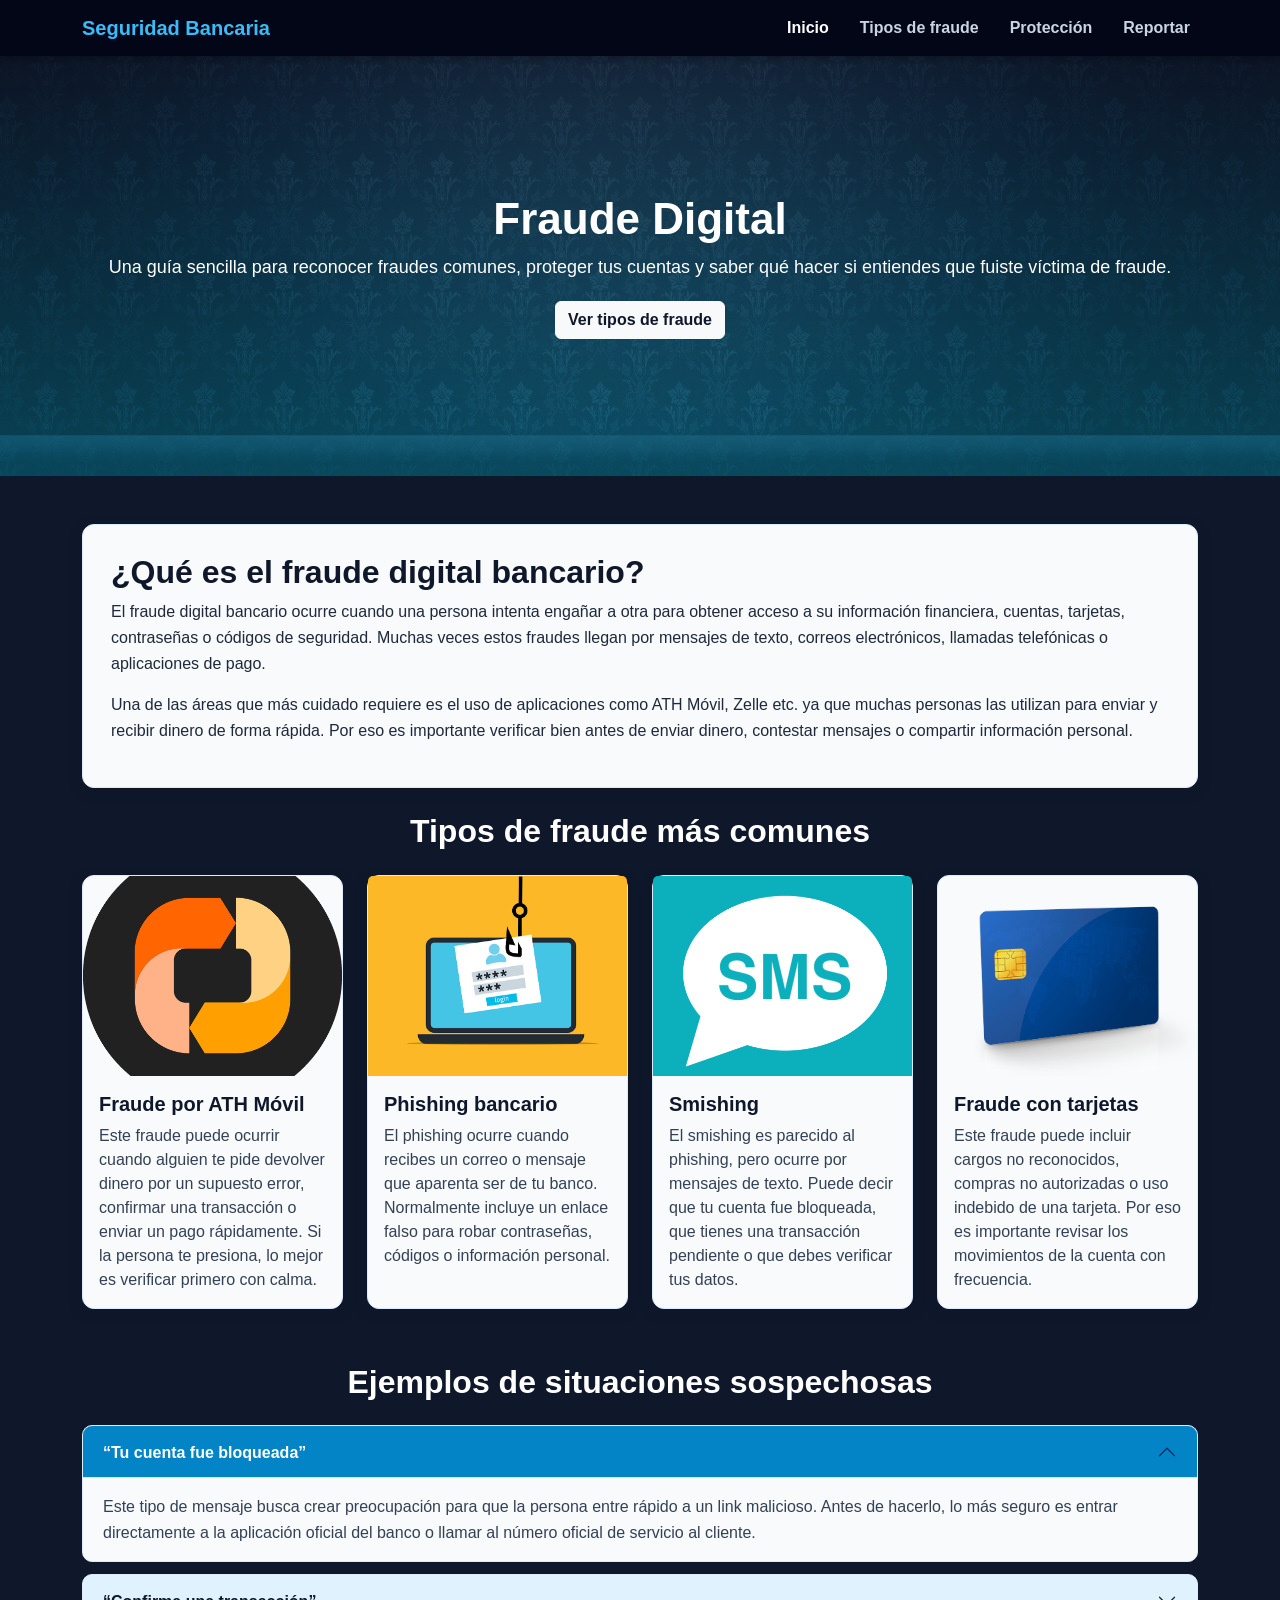
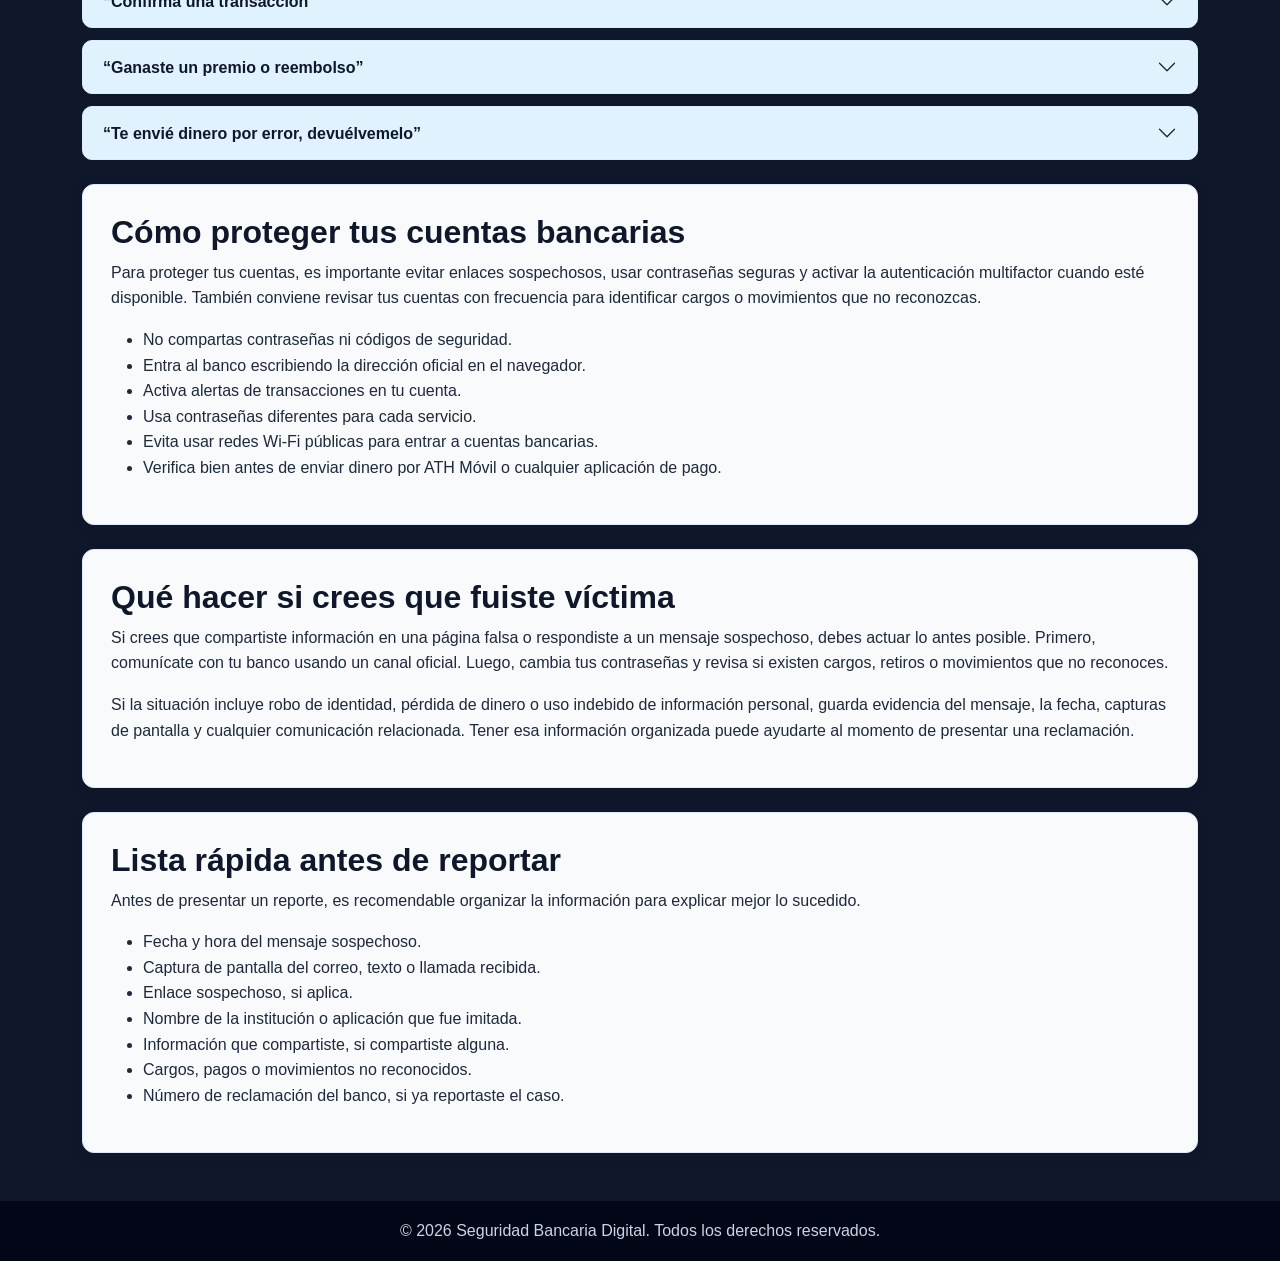
==== index.html @ 0b888754 "Initial commit" ====
<!DOCTYPE html>
<html lang="es">

<head>
    <meta charset="UTF-8">
    <meta name="viewport" content="width=device-width, initial-scale=1.0">
    <title>Seguridad Bancaria</title>

    
    <link rel="stylesheet" href="css/bootstrap.min.css">
    <link rel="stylesheet" href="css/styles.css">
</head>

<body>

    <!--navigation bar-->
    <nav class="navbar navbar-expand-lg navbar-dark bg-dark">
        <div class="container">

            <a class="navbar-brand" href="index.html">Seguridad Bancaria</a>

            <button class="navbar-toggler" type="button" data-bs-toggle="collapse" data-bs-target="#menuPrincipal"
                aria-controls="menuPrincipal" aria-expanded="false" aria-label="Abrir menú">
                <span class="navbar-toggler-icon"></span>
            </button>

            <div class="collapse navbar-collapse" id="menuPrincipal">
                <ul class="navbar-nav ms-auto">

                    <li class="nav-item">
                        <a class="nav-link active" href="index.html">Inicio</a>
                    </li>

                    <li class="nav-item">
                        <a class="nav-link" href="#tipos-fraude">Tipos de fraude</a>
                    </li>

                    <li class="nav-item">
                        <a class="nav-link" href="#proteccion">Protección</a>
                    </li>

                    <li class="nav-item">
                        <a class="nav-link" href="#reportar">Reportar</a>
                    </li>

                </ul>
            </div>

        </div>
    </nav>

    <!-- header -->
    <header class="hero">
        <div class="container text-center text-white">
            <h1>Fraude Digital</h1>
            <p>
                Una guía sencilla para reconocer fraudes comunes, proteger tus cuentas y saber qué hacer
                si entiendes que fuiste víctima de fraude.
            </p>
            <a href="#tipos-fraude" class="btn btn-light">Ver tipos de fraude</a>
        </div>
    </header>

    <!-- contenido -->
    <main class="container my-5">

        <!-- intro -->
        <section class="caja mb-4">
            <h2>¿Qué es el fraude digital bancario?</h2>

            <p>
                El fraude digital bancario ocurre cuando una persona intenta engañar a otra para obtener acceso
                a su información financiera, cuentas, tarjetas, contraseñas o códigos de seguridad. Muchas veces
                estos fraudes llegan por mensajes de texto, correos electrónicos, llamadas telefónicas o aplicaciones
                de pago.
            </p>

            <p>
                Una de las áreas que más cuidado requiere es el uso de aplicaciones como ATH Móvil, Zelle etc.
                ya que muchas personas las utilizan para enviar y recibir dinero de forma rápida. Por eso es importante
                verificar bien antes de enviar dinero, contestar mensajes o compartir información personal.
            </p>
        </section>

        <!-- fraude -->
        <section id="tipos-fraude" class="mb-4">
            <h2 class="titulo-pagina text-center mb-4">Tipos de fraude más comunes</h2>

            <div class="row">

                <div class="col-md-6 col-lg-3 mb-4">
                    <div class="card h-100 tarjeta-proyecto">

                        <img src="images/athmovil.png" class="card-img-top" alt="Fraude relacionado con ATH Móvil">

                        <div class="card-body">
                            <h5 class="card-title">Fraude por ATH Móvil</h5>
                            <p class="card-text">
                                Este fraude puede ocurrir cuando alguien te pide devolver dinero por un supuesto error,
                                confirmar una transacción o enviar un pago rápidamente. Si la persona te presiona,
                                lo mejor es verificar primero con calma.
                            </p>
                        </div>

                    </div>
                </div>

                <div class="col-md-6 col-lg-3 mb-4">
                    <div class="card h-100 tarjeta-proyecto">

                        <img src="images/phishing.png" class="card-img-top" alt="Correo sospechoso de phishing">

                        <div class="card-body">
                            <h5 class="card-title">Phishing bancario</h5>
                            <p class="card-text">
                                El phishing ocurre cuando recibes un correo o mensaje que aparenta ser de tu banco.
                                Normalmente incluye un enlace falso para robar contraseñas, códigos o información
                                personal.
                            </p>
                        </div>

                    </div>
                </div>

                <div class="col-md-6 col-lg-3 mb-4">
                    <div class="card h-100 tarjeta-proyecto">

                        <img src="images/sms.png" class="card-img-top" alt="Fraude por mensaje de texto">

                        <div class="card-body">
                            <h5 class="card-title">Smishing</h5>
                            <p class="card-text">
                                El smishing es parecido al phishing, pero ocurre por mensajes de texto. Puede decir
                                que tu cuenta fue bloqueada, que tienes una transacción pendiente o que debes verificar
                                tus datos.
                            </p>
                        </div>

                    </div>
                </div>

                <div class="col-md-6 col-lg-3 mb-4">
                    <div class="card h-100 tarjeta-proyecto">

                        <img src="images/tarjeta.png" class="card-img-top" alt="Fraude con tarjeta bancaria">

                        <div class="card-body">
                            <h5 class="card-title">Fraude con tarjetas</h5>
                            <p class="card-text">
                                Este fraude puede incluir cargos no reconocidos, compras no autorizadas o uso indebido
                                de una tarjeta. Por eso es importante revisar los movimientos de la cuenta con frecuencia.
                            </p>
                        </div>

                    </div>
                </div>

            </div>
        </section>

        <!-- preguntas  acordeon bootstrap -->
        <section class="accordion-section mb-4">
            <h2 class="titulo-pagina text-center mb-4">Ejemplos de situaciones sospechosas</h2>

            <div class="accordion" id="accordionFraude">

                <div class="accordion-item">
                    <h2 class="accordion-header" id="headingUno">
                        <button class="accordion-button" type="button" data-bs-toggle="collapse"
                            data-bs-target="#collapseUno" aria-expanded="true" aria-controls="collapseUno">
                            “Tu cuenta fue bloqueada”
                        </button>
                    </h2>

                    <div id="collapseUno" class="accordion-collapse collapse show" aria-labelledby="headingUno"
                        data-bs-parent="#accordionFraude">
                        <div class="accordion-body">
                            Este tipo de mensaje busca crear preocupación para que la persona entre rápido a un link malicioso.
                            Antes de hacerlo, lo más seguro es entrar directamente a la aplicación oficial del banco
                            o llamar al número oficial de servicio al cliente.
                        </div>
                    </div>
                </div>

                <div class="accordion-item">
                    <h2 class="accordion-header" id="headingDos">
                        <button class="accordion-button collapsed" type="button" data-bs-toggle="collapse"
                            data-bs-target="#collapseDos" aria-expanded="false" aria-controls="collapseDos">
                            “Confirma una transacción”
                        </button>
                    </h2>

                    <div id="collapseDos" class="accordion-collapse collapse" aria-labelledby="headingDos"
                        data-bs-parent="#accordionFraude">
                        <div class="accordion-body">
                            Algunos mensajes falsos indican que hubo una compra o transferencia sospechosa.
                            Si recibes algo así, no uses el enlace del mensaje. Verifica desde la página oficial
                            o desde la aplicación del banco.
                        </div>
                    </div>
                </div>

                <div class="accordion-item">
                    <h2 class="accordion-header" id="headingTres">
                        <button class="accordion-button collapsed" type="button" data-bs-toggle="collapse"
                            data-bs-target="#collapseTres" aria-expanded="false" aria-controls="collapseTres">
                            “Ganaste un premio o reembolso”
                        </button>
                    </h2>

                    <div id="collapseTres" class="accordion-collapse collapse" aria-labelledby="headingTres"
                        data-bs-parent="#accordionFraude">9XCC
                        <div class="accordion-body">
                            En ocasiones, los atacantes usan ofertas falsas para obtener información personal
                            o financiera. Si no solicitaste nada o el mensaje parece demasiado conveniente,
                            es mejor verificar antes de compartir cualquier dato.
                        </div>
                    </div>
                </div>

                <div class="accordion-item">
                    <h2 class="accordion-header" id="headingCuatro">
                        <button class="accordion-button collapsed" type="button" data-bs-toggle="collapse"
                            data-bs-target="#collapseCuatro" aria-expanded="false" aria-controls="collapseCuatro">
                            “Te envié dinero por error, devuélvemelo”
                        </button>
                    </h2>

                    <div id="collapseCuatro" class="accordion-collapse collapse" aria-labelledby="headingCuatro"
                        data-bs-parent="#accordionFraude">
                        <div class="accordion-body">
                            En este tipo de situación, una persona puede decir que envió dinero por error y pedir
                            que se le devuelva rápidamente. Antes de enviar dinero, verifica directamente en la
                            aplicación oficial y no actúes por presión de desconocidos.
                        </div>
                    </div>
                </div>

            </div>
        </section>
 <!-- fin de acordeon -->

        <!-- Protección -->
        <section id="proteccion" class="caja mb-4">
            <h2>Cómo proteger tus cuentas bancarias</h2>

            <p>
                Para proteger tus cuentas, es importante evitar enlaces sospechosos, usar contraseñas seguras
                y activar la autenticación multifactor cuando esté disponible. También conviene revisar tus cuentas
                con frecuencia para identificar cargos o movimientos que no reconozcas.
            </p>

            <ul>
                <li>No compartas contraseñas ni códigos de seguridad.</li>
                <li>Entra al banco escribiendo la dirección oficial en el navegador.</li>
                <li>Activa alertas de transacciones en tu cuenta.</li>
                <li>Usa contraseñas diferentes para cada servicio.</li>
                <li>Evita usar redes Wi-Fi públicas para entrar a cuentas bancarias.</li>
                <li>Verifica bien antes de enviar dinero por ATH Móvil o cualquier aplicación de pago.</li>
            </ul>
        </section>

        <!-- Reportar -->
        <section id="reportar" class="caja mb-4">
            <h2>Qué hacer si crees que fuiste víctima</h2>

            <p>
                Si crees que compartiste información en una página falsa o respondiste a un mensaje sospechoso,
                debes actuar lo antes posible. Primero, comunícate con tu banco usando un canal oficial.
                Luego, cambia tus contraseñas y revisa si existen cargos, retiros o movimientos que no reconoces.
            </p>

            <p>
                Si la situación incluye robo de identidad, pérdida de dinero o uso indebido de información personal,
                guarda evidencia del mensaje, la fecha, capturas de pantalla y cualquier comunicación relacionada.
                Tener esa información organizada puede ayudarte al momento de presentar una reclamación.
            </p>
        </section>

        <!-- Checklist -->
        <section class="caja">
            <h2>Lista rápida antes de reportar</h2>

            <p>
                Antes de presentar un reporte, es recomendable organizar la información para explicar mejor lo sucedido.
            </p>

            <ul>
                <li>Fecha y hora del mensaje sospechoso.</li>
                <li>Captura de pantalla del correo, texto o llamada recibida.</li>
                <li>Enlace sospechoso, si aplica.</li>
                <li>Nombre de la institución o aplicación que fue imitada.</li>
                <li>Información que compartiste, si compartiste alguna.</li>
                <li>Cargos, pagos o movimientos no reconocidos.</li>
                <li>Número de reclamación del banco, si ya reportaste el caso.</li>
            </ul>
        </section>

    </main>

    <!-- Footer -->
    <footer class="footer">
        <p>&copy; 2026 Seguridad Bancaria Digital. Todos los derechos reservados.</p>
    </footer>

    <!-- Bootstrap JavaScript local -->
    <script src="js/bootstrap.bundle.min.js"></script>

</body>

</html>
---- css/styles.css ----
body {
    background-color: #0f172a;
    color: #1e293b;
    font-family: Arial, sans-serif;
}

/* NAVBAR */
.navbar {
    background-color: #020617 !important;
    box-shadow: 0 2px 10px rgba(0, 0, 0, 0.35);
}

.navbar-brand {
    color: #38bdf8;
    font-weight: bold;
}

.navbar-brand:hover {
    color: #ffffff;
}

.navbar-nav .nav-link {
    color: #cbd5e1;
    margin-left: 15px;
    font-weight: bold;
}

.navbar-nav .nav-link:hover {
    color: #38bdf8;
    text-decoration: underline;
}

.navbar-nav .nav-link.active {
    color: #ffffff;
}

/* HERO */
.hero {
    min-height: 420px;
    background-image: linear-gradient(rgba(15, 23, 42, 0.78), rgba(14, 116, 144, 0.55)), url("../images/header.jpg");
    background-size: cover;
    background-position: center;
    background-repeat: no-repeat;
    display: flex;
    align-items: center;
}

.hero h1 {
    font-size: 44px;
    font-weight: bold;
}

.hero p {
    font-size: 18px;
    margin-bottom: 20px;
}

/* CAJAS */
.caja {
    background-color: #f8fafc;
    color: #1e293b;
    padding: 28px;
    border-radius: 12px;
    border: 1px solid #dbeafe;
    box-shadow: 0 4px 14px rgba(15, 23, 42, 0.18);
}

.caja h1,
.caja h2 {
    color: #0f172a;
    font-weight: bold;
}

.caja p,
.caja li {
    line-height: 1.6;
}

/* TÍTULOS */
.titulo-pagina {
    color: #ffffff;
    font-weight: bold;
}

/* TARJETAS */
.tarjeta-proyecto {
    background-color: #f8fafc;
    border: 1px solid #dbeafe;
    border-radius: 12px;
    box-shadow: 0 4px 14px rgba(15, 23, 42, 0.18);
}

.card-title {
    color: #0f172a;
    font-weight: bold;
}

.card-text {
    color: #334155;
    line-height: 1.5;
}

.card-img-top {
    height: 200px;
    object-fit: cover;
}

/* BOTONES */
.btn-primary {
    background-color: #0284c7;
    border-color: #0284c7;
    color: #ffffff;
}

.btn-primary:hover {
    background-color: #0369a1;
    border-color: #0369a1;
}

.btn-secondary {
    background-color: #334155;
    border-color: #334155;
}

.btn-secondary:hover {
    background-color: #1e293b;
    border-color: #1e293b;
}

.btn-light {
    color: #0f172a;
    font-weight: bold;
}

/* ACCORDION */
.accordion-section {
    margin-top: 30px;
}

.accordion .accordion-item {
    border: 1px solid #dbeafe;
    border-radius: 10px;
    margin-bottom: 12px;
    overflow: hidden;
    background-color: #f8fafc;
}

.accordion-button {
    background-color: #e0f2fe;
    color: #0f172a;
    font-weight: bold;
}

.accordion-button:not(.collapsed) {
    background-color: #0284c7;
    color: #ffffff;
}

.accordion-button:focus {
    box-shadow: 0 0 5px rgba(2, 132, 199, 0.45);
}

.accordion-body {
    background-color: #f8fafc;
    color: #334155;
    line-height: 1.6;
}

/* FOOTER */
.footer {
    background-color: #020617;
    color: #cbd5e1;
    text-align: center;
    padding: 18px;
    margin-top: 40px;
}

.footer p {
    margin: 0;
}

/* RESPONSIVE */
@media screen and (max-width: 768px) {
    .hero {
        min-height: 320px;
        padding: 20px;
    }

    .hero h1 {
        font-size: 32px;
    }

    .hero p {
        font-size: 16px;
    }

    .navbar-nav .nav-link {
        margin-left: 0;
        text-align: center;
    }

    .caja {
        margin-bottom: 20px;
        padding: 22px;
    }

    .card-img-top {
        height: 180px;
    }
}
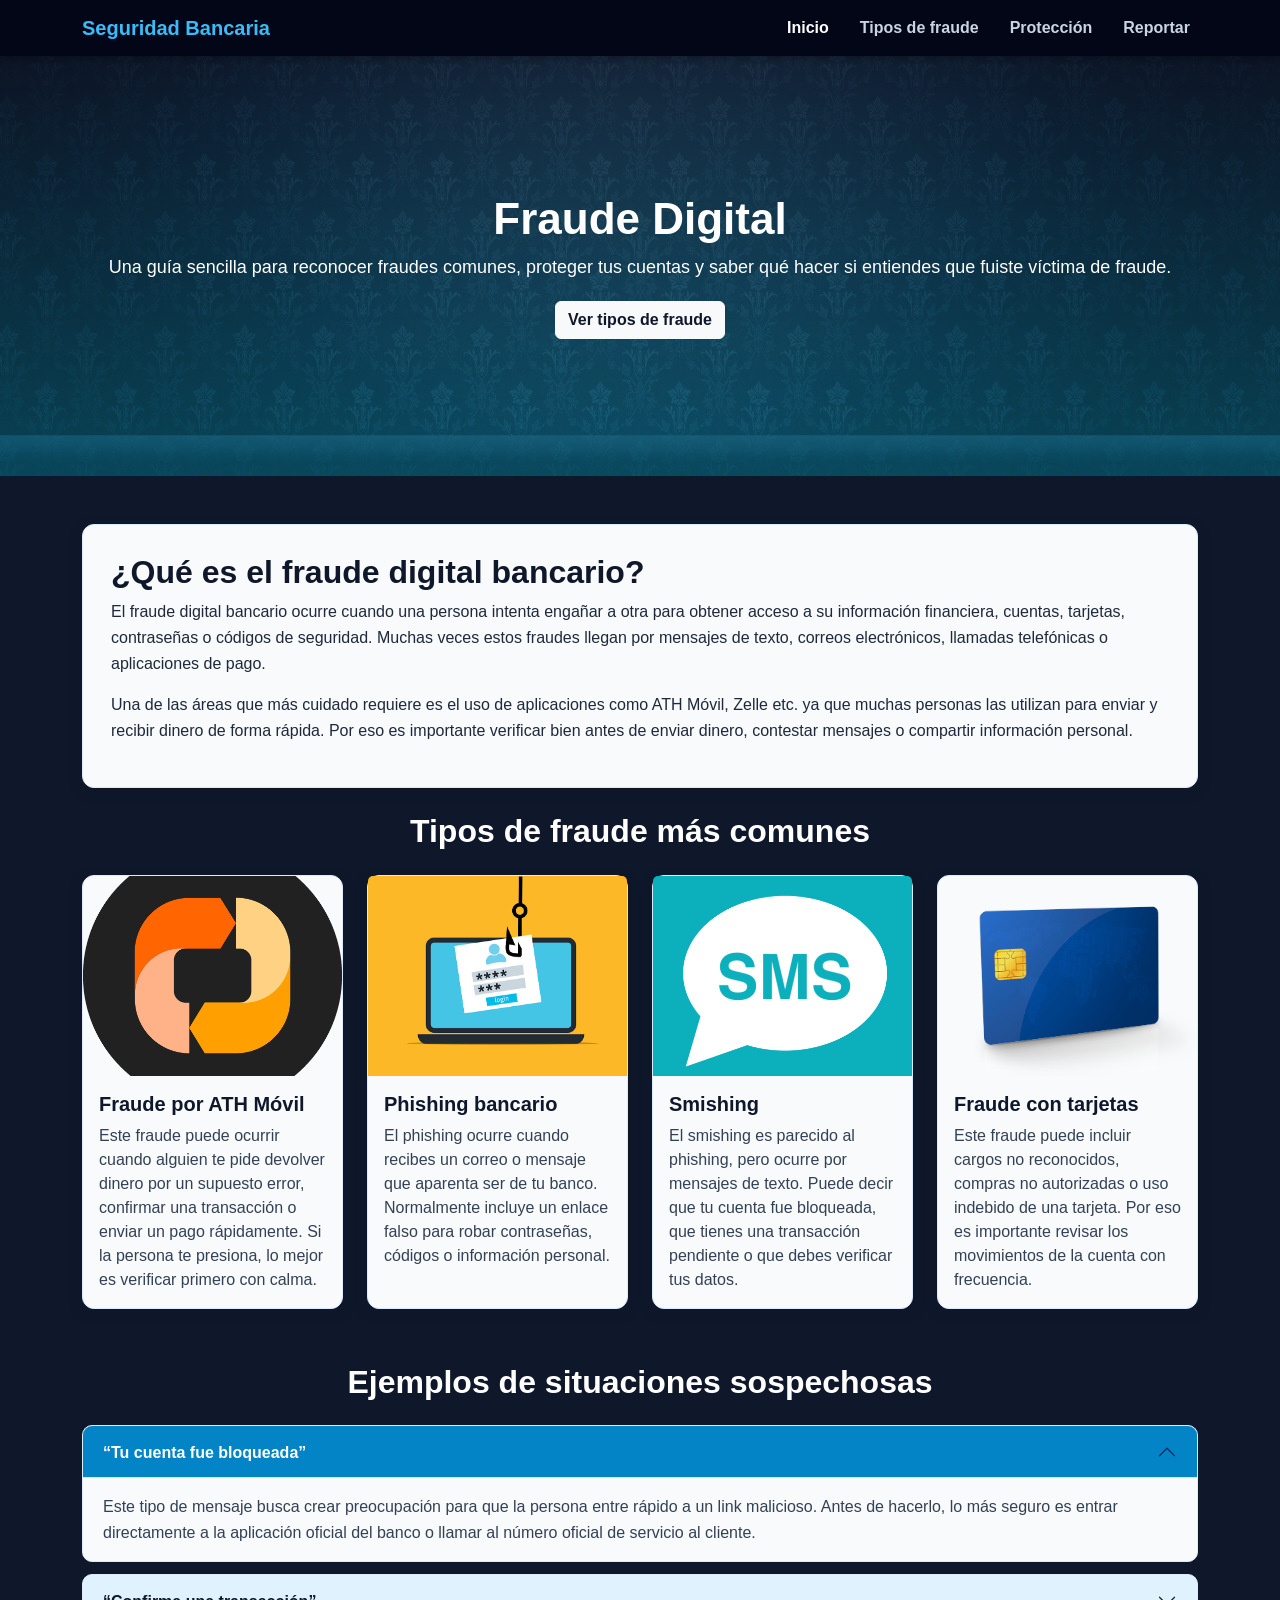
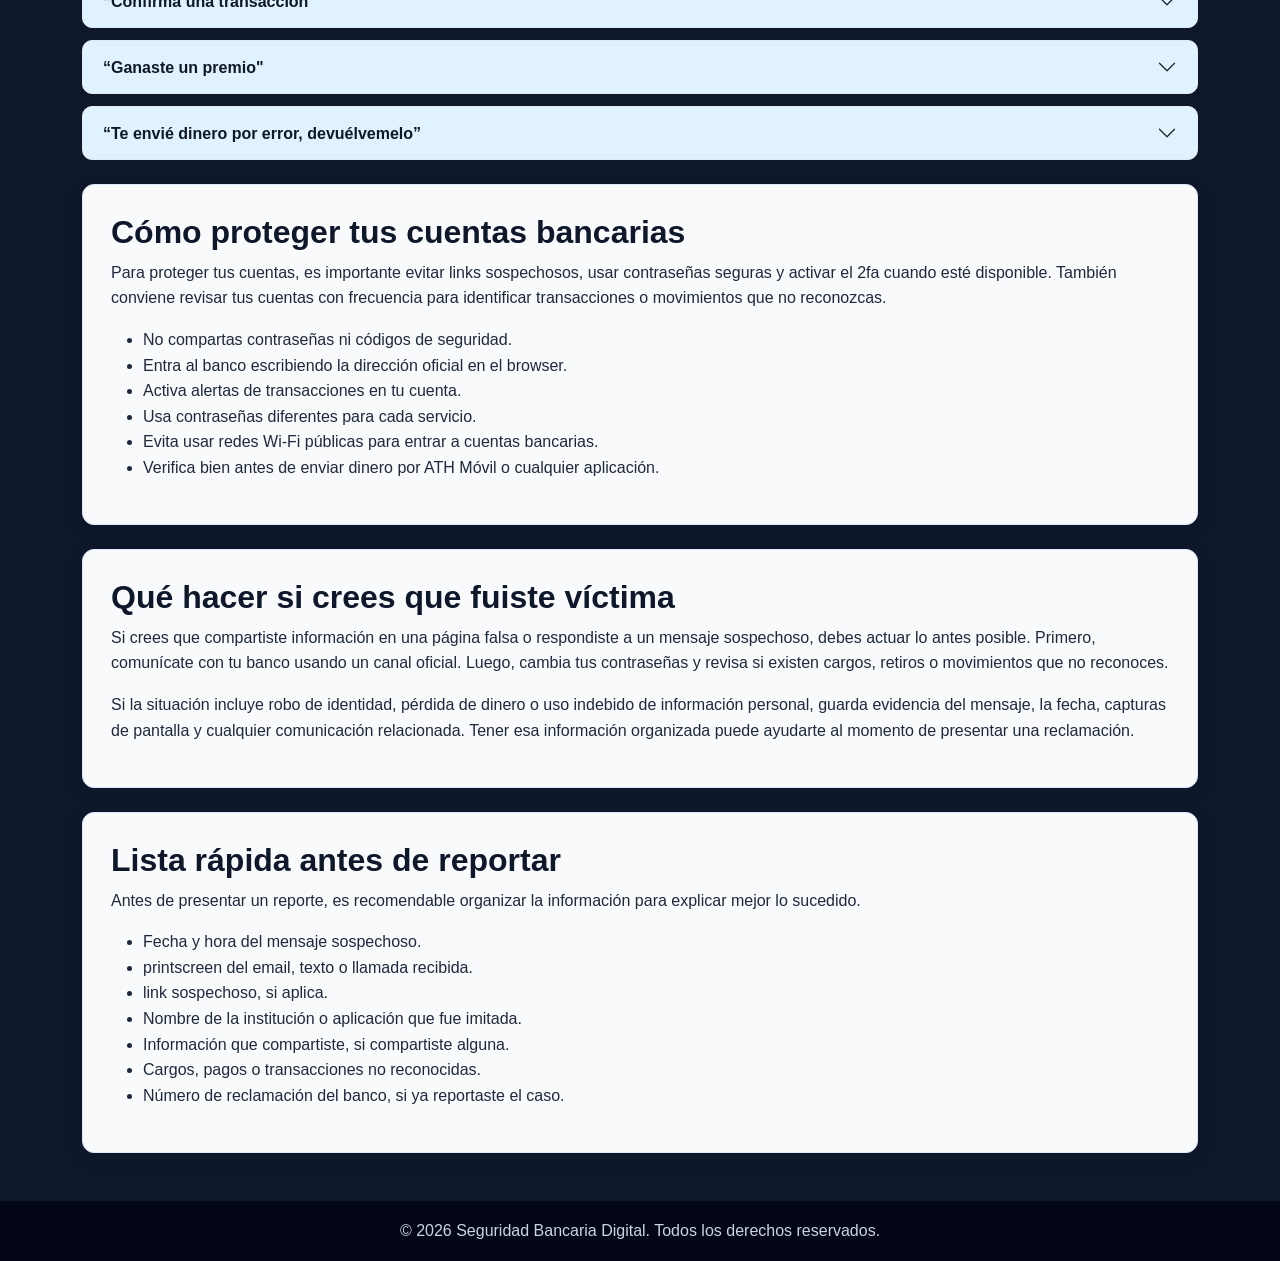
==== commit 415ae290: "Update Update" ====
--- a/index.html
+++ b/index.html
@@ -204,7 +204,7 @@
                     <h2 class="accordion-header" id="headingTres">
                         <button class="accordion-button collapsed" type="button" data-bs-toggle="collapse"
                             data-bs-target="#collapseTres" aria-expanded="false" aria-controls="collapseTres">
-                            “Ganaste un premio o reembolso”
+                            “Ganaste un premio"
                         </button>
                     </h2>
 
@@ -245,18 +245,18 @@
             <h2>Cómo proteger tus cuentas bancarias</h2>
 
             <p>
-                Para proteger tus cuentas, es importante evitar enlaces sospechosos, usar contraseñas seguras
-                y activar la autenticación multifactor cuando esté disponible. También conviene revisar tus cuentas
-                con frecuencia para identificar cargos o movimientos que no reconozcas.
+                Para proteger tus cuentas, es importante evitar links sospechosos, usar contraseñas seguras
+                y activar el 2fa cuando esté disponible. También conviene revisar tus cuentas
+                con frecuencia para identificar transacciones o movimientos que no reconozcas.
             </p>
 
             <ul>
                 <li>No compartas contraseñas ni códigos de seguridad.</li>
-                <li>Entra al banco escribiendo la dirección oficial en el navegador.</li>
+                <li>Entra al banco escribiendo la dirección oficial en el browser.</li>
                 <li>Activa alertas de transacciones en tu cuenta.</li>
                 <li>Usa contraseñas diferentes para cada servicio.</li>
                 <li>Evita usar redes Wi-Fi públicas para entrar a cuentas bancarias.</li>
-                <li>Verifica bien antes de enviar dinero por ATH Móvil o cualquier aplicación de pago.</li>
+                <li>Verifica bien antes de enviar dinero por ATH Móvil o cualquier aplicación.</li>
             </ul>
         </section>
 
@@ -287,11 +287,11 @@
 
             <ul>
                 <li>Fecha y hora del mensaje sospechoso.</li>
-                <li>Captura de pantalla del correo, texto o llamada recibida.</li>
-                <li>Enlace sospechoso, si aplica.</li>
+                <li>printscreen del email, texto o llamada recibida.</li>
+                <li>link sospechoso, si aplica.</li>
                 <li>Nombre de la institución o aplicación que fue imitada.</li>
                 <li>Información que compartiste, si compartiste alguna.</li>
-                <li>Cargos, pagos o movimientos no reconocidos.</li>
+                <li>Cargos, pagos o transacciones no reconocidas.</li>
                 <li>Número de reclamación del banco, si ya reportaste el caso.</li>
             </ul>
         </section>
@@ -303,7 +303,7 @@
         <p>&copy; 2026 Seguridad Bancaria Digital. Todos los derechos reservados.</p>
     </footer>
 
-    <!-- Bootstrap JavaScript local -->
+   
     <script src="js/bootstrap.bundle.min.js"></script>
 
 </body>
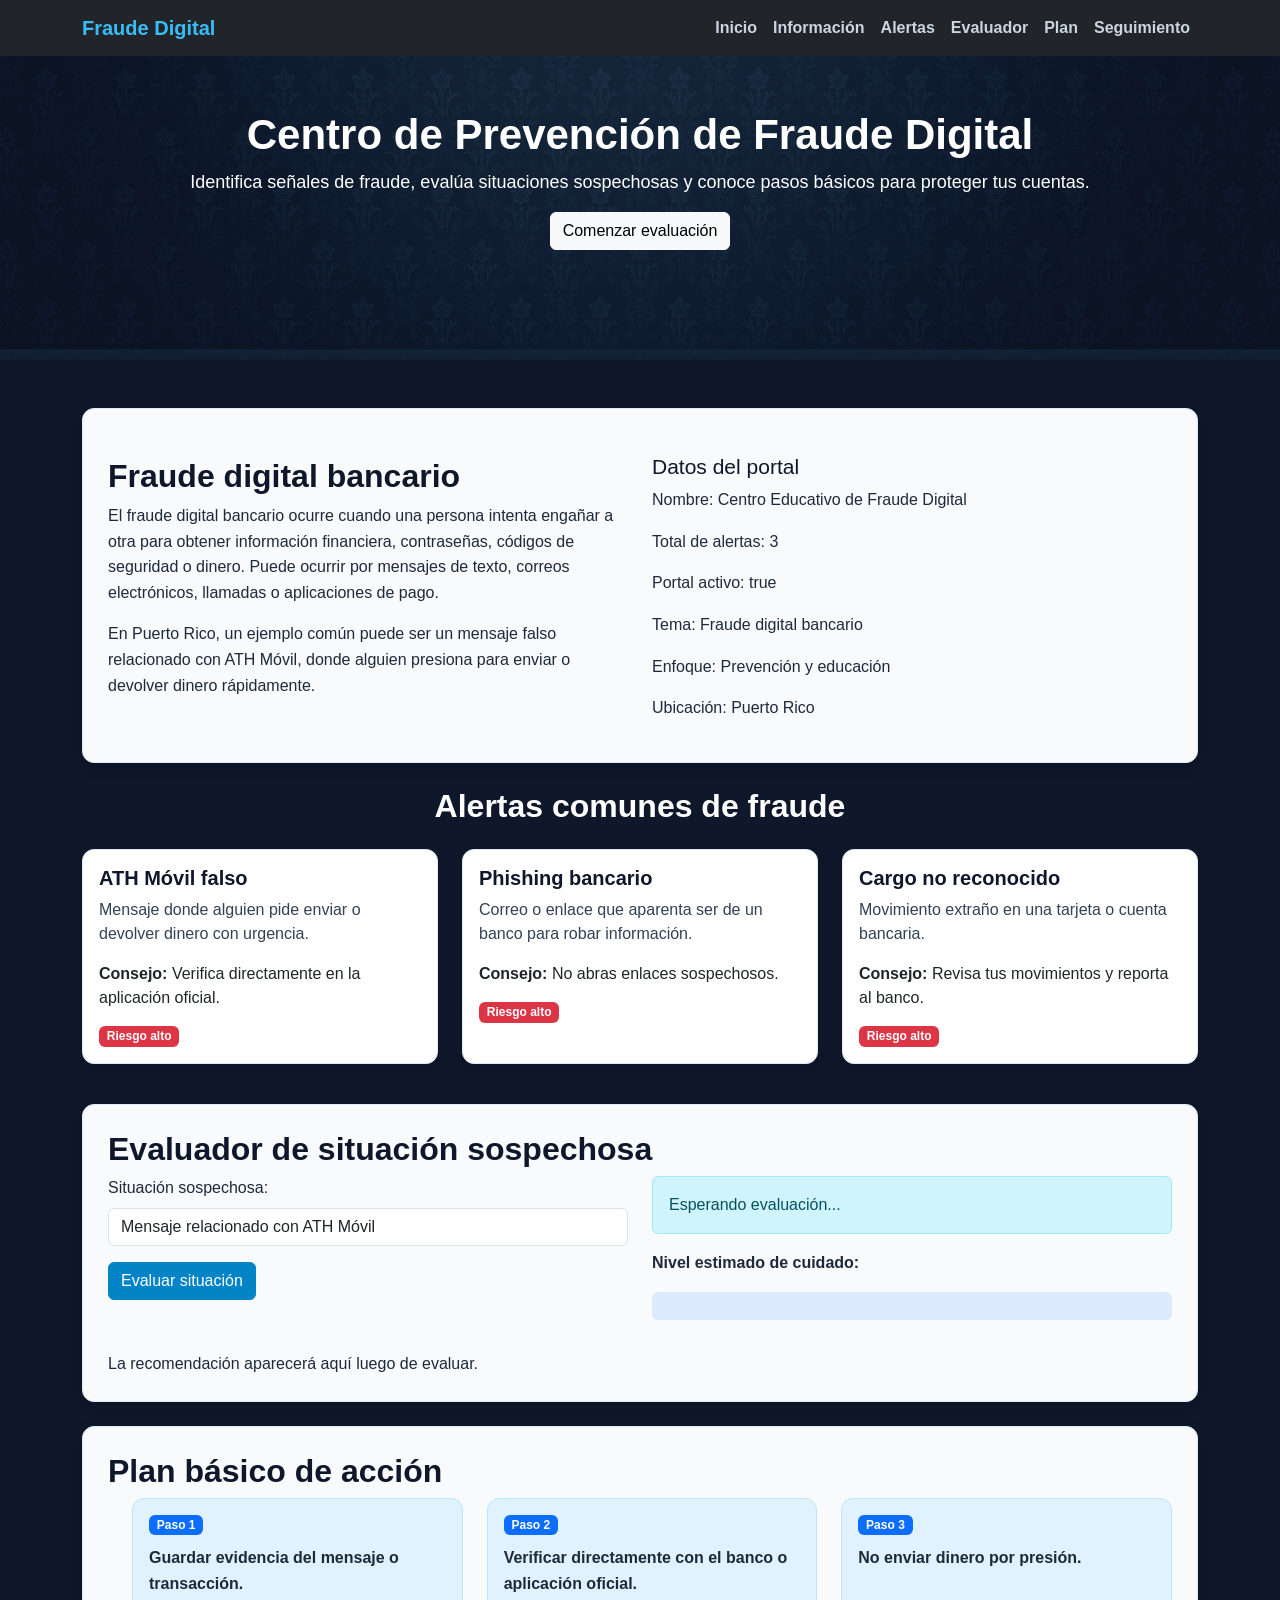
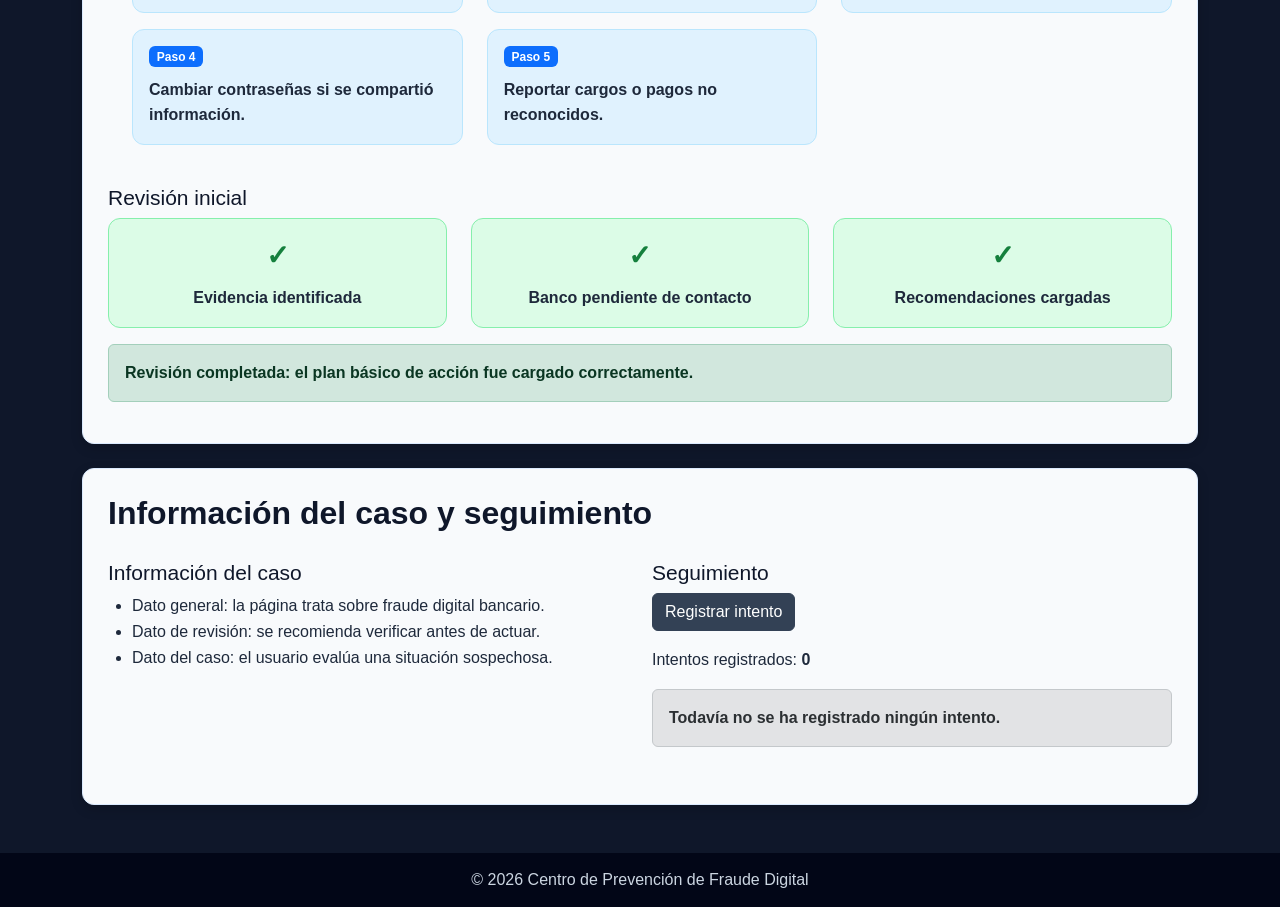
==== commit ad098454: "Modulo 6 Moulo 6" ====
--- a/index.html
+++ b/index.html
@@ -1,46 +1,47 @@
-<!DOCTYPE html>
-<html lang="es">
-
-<head>
-    <meta charset="UTF-8">
-    <meta name="viewport" content="width=device-width, initial-scale=1.0">
-    <title>Seguridad Bancaria</title>
-
-    
+<html>
+    <title>Centro Educativo de Fraude Digital</title>
+
     <link rel="stylesheet" href="css/bootstrap.min.css">
     <link rel="stylesheet" href="css/styles.css">
 </head>
 
 <body>
 
-    <!--navigation bar-->
-    <nav class="navbar navbar-expand-lg navbar-dark bg-dark">
+    <!-- parte 1:  -->
+    <nav class="navbar navbar-expand-lg navbar-dark bg-dark fixed-top">
         <div class="container">
 
-            <a class="navbar-brand" href="index.html">Seguridad Bancaria</a>
-
-            <button class="navbar-toggler" type="button" data-bs-toggle="collapse" data-bs-target="#menuPrincipal"
-                aria-controls="menuPrincipal" aria-expanded="false" aria-label="Abrir menú">
+            <a class="navbar-brand" href="#parte1">Fraude Digital</a>
+
+            <button class="navbar-toggler" type="button" data-bs-toggle="collapse" data-bs-target="#menu">
                 <span class="navbar-toggler-icon"></span>
             </button>
 
-            <div class="collapse navbar-collapse" id="menuPrincipal">
+            <div class="collapse navbar-collapse" id="menu">
                 <ul class="navbar-nav ms-auto">
 
                     <li class="nav-item">
-                        <a class="nav-link active" href="index.html">Inicio</a>
-                    </li>
-
-                    <li class="nav-item">
-                        <a class="nav-link" href="#tipos-fraude">Tipos de fraude</a>
-                    </li>
-
-                    <li class="nav-item">
-                        <a class="nav-link" href="#proteccion">Protección</a>
-                    </li>
-
-                    <li class="nav-item">
-                        <a class="nav-link" href="#reportar">Reportar</a>
+                        <a class="nav-link" href="#parte1">Inicio</a>
+                    </li>
+
+                    <li class="nav-item">
+                        <a class="nav-link" href="#parte2">Información</a>
+                    </li>
+
+                    <li class="nav-item">
+                        <a class="nav-link" href="#parte3">Alertas</a>
+                    </li>
+
+                    <li class="nav-item">
+                        <a class="nav-link" href="#parte4">Evaluador</a>
+                    </li>
+
+                    <li class="nav-item">
+                        <a class="nav-link" href="#parte5">Plan</a>
+                    </li>
+
+                    <li class="nav-item">
+                        <a class="nav-link" href="#parte6">Seguimiento</a>
                     </li>
 
                 </ul>
@@ -49,261 +50,153 @@
         </div>
     </nav>
 
-    <!-- header -->
-    <header class="hero">
+    <header id="parte1" class="hero">
         <div class="container text-center text-white">
-            <h1>Fraude Digital</h1>
+            <h1>Centro de Prevención de Fraude Digital</h1>
+
             <p>
-                Una guía sencilla para reconocer fraudes comunes, proteger tus cuentas y saber qué hacer
-                si entiendes que fuiste víctima de fraude.
+                Identifica señales de fraude, evalúa situaciones sospechosas
+                y conoce pasos básicos para proteger tus cuentas.
             </p>
-            <a href="#tipos-fraude" class="btn btn-light">Ver tipos de fraude</a>
+
+            <a href="#parte4" class="btn btn-light">Comenzar evaluación</a>
         </div>
     </header>
 
-    <!-- contenido -->
     <main class="container my-5">
 
-        <!-- intro -->
-        <section class="caja mb-4">
-            <h2>¿Qué es el fraude digital bancario?</h2>
-
-            <p>
-                El fraude digital bancario ocurre cuando una persona intenta engañar a otra para obtener acceso
-                a su información financiera, cuentas, tarjetas, contraseñas o códigos de seguridad. Muchas veces
-                estos fraudes llegan por mensajes de texto, correos electrónicos, llamadas telefónicas o aplicaciones
-                de pago.
-            </p>
-
-            <p>
-                Una de las áreas que más cuidado requiere es el uso de aplicaciones como ATH Móvil, Zelle etc.
-                ya que muchas personas las utilizan para enviar y recibir dinero de forma rápida. Por eso es importante
-                verificar bien antes de enviar dinero, contestar mensajes o compartir información personal.
-            </p>
-        </section>
-
-        <!-- fraude -->
-        <section id="tipos-fraude" class="mb-4">
-            <h2 class="titulo-pagina text-center mb-4">Tipos de fraude más comunes</h2>
+        <!-- parte 2: -->
+        <section id="parte2" class="caja mb-4">
+            <div class="row align-items-center">
+
+                <div class="col-md-6">
+                    <h2>Fraude digital bancario</h2>
+
+                    <p>
+                        El fraude digital bancario ocurre cuando una persona intenta engañar a otra para obtener
+                        información financiera, contraseñas, códigos de seguridad o dinero. Puede ocurrir por
+                        mensajes de texto, correos electrónicos, llamadas o aplicaciones de pago.
+                    </p>
+
+                    <p>
+                        En Puerto Rico, un ejemplo común puede ser un mensaje falso relacionado con ATH Móvil,
+                        donde alguien presiona para enviar o devolver dinero rápidamente.
+                    </p>
+                </div>
+
+                <div class="col-md-6">
+                    <div id="panelPortal" class="panel-datos">
+                        Cargando datos del portal...
+                    </div>
+                </div>
+
+            </div>
+        </section>
+
+        <!-- parte 3: -->
+        <section id="parte3" class="mb-4">
+            <h2 class="titulo text-center mb-4">Alertas comunes de fraude</h2>
+
+            <div class="row" id="contenedorAlertas"></div>
+        </section>
+
+        <!-- parte 4:  -->
+        <section id="parte4" class="caja mb-4">
+            <h2>Evaluador de situación sospechosa</h2>
 
             <div class="row">
-
-                <div class="col-md-6 col-lg-3 mb-4">
-                    <div class="card h-100 tarjeta-proyecto">
-
-                        <img src="images/athmovil.png" class="card-img-top" alt="Fraude relacionado con ATH Móvil">
-
-                        <div class="card-body">
-                            <h5 class="card-title">Fraude por ATH Móvil</h5>
-                            <p class="card-text">
-                                Este fraude puede ocurrir cuando alguien te pide devolver dinero por un supuesto error,
-                                confirmar una transacción o enviar un pago rápidamente. Si la persona te presiona,
-                                lo mejor es verificar primero con calma.
-                            </p>
+                <div class="col-md-6 mb-3">
+
+                    <label for="tipoFraude" class="form-label">Situación sospechosa:</label>
+
+                    <select id="tipoFraude" class="form-control mb-3">
+                        <option value="athmovil">Mensaje relacionado con ATH Móvil</option>
+                        <option value="phishing">Correo o enlace falso del banco</option>
+                        <option value="tarjeta">Cargo no reconocido en tarjeta</option>
+                        <option value="desconocido">No estoy seguro</option>
+                    </select>
+
+                    <button id="btnEvaluar" class="btn btn-primary">
+                        Evaluar situación
+                    </button>
+
+                </div>
+
+                <div class="col-md-6 mb-3">
+
+                    <div id="resultadoEvaluacion" class="alert alert-info">
+                        Esperando evaluación...
+                    </div>
+
+                    <p><strong>Nivel estimado de cuidado:</strong></p>
+
+                    <div class="progress">
+                        <div id="barraRiesgo" class="progress-bar" style="width: 0%;">
+                            0%
                         </div>
-
-                    </div>
-                </div>
-
-                <div class="col-md-6 col-lg-3 mb-4">
-                    <div class="card h-100 tarjeta-proyecto">
-
-                        <img src="images/phishing.png" class="card-img-top" alt="Correo sospechoso de phishing">
-
-                        <div class="card-body">
-                            <h5 class="card-title">Phishing bancario</h5>
-                            <p class="card-text">
-                                El phishing ocurre cuando recibes un correo o mensaje que aparenta ser de tu banco.
-                                Normalmente incluye un enlace falso para robar contraseñas, códigos o información
-                                personal.
-                            </p>
-                        </div>
-
-                    </div>
-                </div>
-
-                <div class="col-md-6 col-lg-3 mb-4">
-                    <div class="card h-100 tarjeta-proyecto">
-
-                        <img src="images/sms.png" class="card-img-top" alt="Fraude por mensaje de texto">
-
-                        <div class="card-body">
-                            <h5 class="card-title">Smishing</h5>
-                            <p class="card-text">
-                                El smishing es parecido al phishing, pero ocurre por mensajes de texto. Puede decir
-                                que tu cuenta fue bloqueada, que tienes una transacción pendiente o que debes verificar
-                                tus datos.
-                            </p>
-                        </div>
-
-                    </div>
-                </div>
-
-                <div class="col-md-6 col-lg-3 mb-4">
-                    <div class="card h-100 tarjeta-proyecto">
-
-                        <img src="images/tarjeta.png" class="card-img-top" alt="Fraude con tarjeta bancaria">
-
-                        <div class="card-body">
-                            <h5 class="card-title">Fraude con tarjetas</h5>
-                            <p class="card-text">
-                                Este fraude puede incluir cargos no reconocidos, compras no autorizadas o uso indebido
-                                de una tarjeta. Por eso es importante revisar los movimientos de la cuenta con frecuencia.
-                            </p>
-                        </div>
-
-                    </div>
-                </div>
-
-            </div>
-        </section>
-
-        <!-- preguntas  acordeon bootstrap -->
-        <section class="accordion-section mb-4">
-            <h2 class="titulo-pagina text-center mb-4">Ejemplos de situaciones sospechosas</h2>
-
-            <div class="accordion" id="accordionFraude">
-
-                <div class="accordion-item">
-                    <h2 class="accordion-header" id="headingUno">
-                        <button class="accordion-button" type="button" data-bs-toggle="collapse"
-                            data-bs-target="#collapseUno" aria-expanded="true" aria-controls="collapseUno">
-                            “Tu cuenta fue bloqueada”
-                        </button>
-                    </h2>
-
-                    <div id="collapseUno" class="accordion-collapse collapse show" aria-labelledby="headingUno"
-                        data-bs-parent="#accordionFraude">
-                        <div class="accordion-body">
-                            Este tipo de mensaje busca crear preocupación para que la persona entre rápido a un link malicioso.
-                            Antes de hacerlo, lo más seguro es entrar directamente a la aplicación oficial del banco
-                            o llamar al número oficial de servicio al cliente.
-                        </div>
-                    </div>
-                </div>
-
-                <div class="accordion-item">
-                    <h2 class="accordion-header" id="headingDos">
-                        <button class="accordion-button collapsed" type="button" data-bs-toggle="collapse"
-                            data-bs-target="#collapseDos" aria-expanded="false" aria-controls="collapseDos">
-                            “Confirma una transacción”
-                        </button>
-                    </h2>
-
-                    <div id="collapseDos" class="accordion-collapse collapse" aria-labelledby="headingDos"
-                        data-bs-parent="#accordionFraude">
-                        <div class="accordion-body">
-                            Algunos mensajes falsos indican que hubo una compra o transferencia sospechosa.
-                            Si recibes algo así, no uses el enlace del mensaje. Verifica desde la página oficial
-                            o desde la aplicación del banco.
-                        </div>
-                    </div>
-                </div>
-
-                <div class="accordion-item">
-                    <h2 class="accordion-header" id="headingTres">
-                        <button class="accordion-button collapsed" type="button" data-bs-toggle="collapse"
-                            data-bs-target="#collapseTres" aria-expanded="false" aria-controls="collapseTres">
-                            “Ganaste un premio"
-                        </button>
-                    </h2>
-
-                    <div id="collapseTres" class="accordion-collapse collapse" aria-labelledby="headingTres"
-                        data-bs-parent="#accordionFraude">9XCC
-                        <div class="accordion-body">
-                            En ocasiones, los atacantes usan ofertas falsas para obtener información personal
-                            o financiera. Si no solicitaste nada o el mensaje parece demasiado conveniente,
-                            es mejor verificar antes de compartir cualquier dato.
-                        </div>
-                    </div>
-                </div>
-
-                <div class="accordion-item">
-                    <h2 class="accordion-header" id="headingCuatro">
-                        <button class="accordion-button collapsed" type="button" data-bs-toggle="collapse"
-                            data-bs-target="#collapseCuatro" aria-expanded="false" aria-controls="collapseCuatro">
-                            “Te envié dinero por error, devuélvemelo”
-                        </button>
-                    </h2>
-
-                    <div id="collapseCuatro" class="accordion-collapse collapse" aria-labelledby="headingCuatro"
-                        data-bs-parent="#accordionFraude">
-                        <div class="accordion-body">
-                            En este tipo de situación, una persona puede decir que envió dinero por error y pedir
-                            que se le devuelva rápidamente. Antes de enviar dinero, verifica directamente en la
-                            aplicación oficial y no actúes por presión de desconocidos.
-                        </div>
-                    </div>
-                </div>
-
-            </div>
-        </section>
- <!-- fin de acordeon -->
-
-        <!-- Protección -->
-        <section id="proteccion" class="caja mb-4">
-            <h2>Cómo proteger tus cuentas bancarias</h2>
-
-            <p>
-                Para proteger tus cuentas, es importante evitar links sospechosos, usar contraseñas seguras
-                y activar el 2fa cuando esté disponible. También conviene revisar tus cuentas
-                con frecuencia para identificar transacciones o movimientos que no reconozcas.
-            </p>
-
-            <ul>
-                <li>No compartas contraseñas ni códigos de seguridad.</li>
-                <li>Entra al banco escribiendo la dirección oficial en el browser.</li>
-                <li>Activa alertas de transacciones en tu cuenta.</li>
-                <li>Usa contraseñas diferentes para cada servicio.</li>
-                <li>Evita usar redes Wi-Fi públicas para entrar a cuentas bancarias.</li>
-                <li>Verifica bien antes de enviar dinero por ATH Móvil o cualquier aplicación.</li>
-            </ul>
-        </section>
-
-        <!-- Reportar -->
-        <section id="reportar" class="caja mb-4">
-            <h2>Qué hacer si crees que fuiste víctima</h2>
-
-            <p>
-                Si crees que compartiste información en una página falsa o respondiste a un mensaje sospechoso,
-                debes actuar lo antes posible. Primero, comunícate con tu banco usando un canal oficial.
-                Luego, cambia tus contraseñas y revisa si existen cargos, retiros o movimientos que no reconoces.
-            </p>
-
-            <p>
-                Si la situación incluye robo de identidad, pérdida de dinero o uso indebido de información personal,
-                guarda evidencia del mensaje, la fecha, capturas de pantalla y cualquier comunicación relacionada.
-                Tener esa información organizada puede ayudarte al momento de presentar una reclamación.
-            </p>
-        </section>
-
-        <!-- Checklist -->
-        <section class="caja">
-            <h2>Lista rápida antes de reportar</h2>
-
-            <p>
-                Antes de presentar un reporte, es recomendable organizar la información para explicar mejor lo sucedido.
-            </p>
-
-            <ul>
-                <li>Fecha y hora del mensaje sospechoso.</li>
-                <li>printscreen del email, texto o llamada recibida.</li>
-                <li>link sospechoso, si aplica.</li>
-                <li>Nombre de la institución o aplicación que fue imitada.</li>
-                <li>Información que compartiste, si compartiste alguna.</li>
-                <li>Cargos, pagos o transacciones no reconocidas.</li>
-                <li>Número de reclamación del banco, si ya reportaste el caso.</li>
-            </ul>
+                    </div>
+
+                </div>
+            </div>
+
+            <div id="recomendacionFinal" class="recomendacion mt-3">
+                La recomendación aparecerá aquí luego de evaluar.
+            </div>
+        </section>
+
+        <!-- parte 5: plan de acción visual generado por javascript -->
+        <section id="parte5" class="caja mb-4">
+            <h2>Plan básico de acción</h2>
+
+            <div id="listaPasos" class="row"></div>
+
+            <h3 class="mt-4">Revisión inicial</h3>
+
+            <div id="revisionVisual" class="row"></div>
+
+            <div id="mensajeRevision" class="alert alert-secondary mt-3">
+                Preparando revisión inicial...
+            </div>
+        </section>
+
+        <!-- parte 6: alcance y clausura -->
+        <section id="parte6" class="caja mb-4">
+            <h2>Información del caso y seguimiento</h2>
+
+            <div class="row">
+
+                <div class="col-md-6 mb-3">
+                    <h3>Información del caso</h3>
+                    <ul id="infoCaso"></ul>
+                </div>
+
+                <div class="col-md-6 mb-3">
+                    <h3>Seguimiento</h3>
+
+                    <button id="btnContador" class="btn btn-secondary mb-3">
+                        Registrar intento
+                    </button>
+
+                    <p>
+                        Intentos registrados:
+                        <strong id="contador">0</strong>
+                    </p>
+
+                    <div id="mensajeContador" class="alert alert-secondary">
+                        Todavía no se ha registrado ningún intento.
+                    </div>
+                </div>
+
+            </div>
         </section>
 
     </main>
 
-    <!-- Footer -->
     <footer class="footer">
-        <p>&copy; 2026 Seguridad Bancaria Digital. Todos los derechos reservados.</p>
+        <p>&copy; 2026 Centro de Prevención de Fraude Digital</p>
     </footer>
 
-   
+    <script src="js/script.js"></script>
     <script src="js/bootstrap.bundle.min.js"></script>
 
 </body>
--- a/css/styles.css
+++ b/css/styles.css
@@ -1,74 +1,61 @@
 body {
     background-color: #0f172a;
+    font-family: Arial, sans-serif;
     color: #1e293b;
-    font-family: Arial, sans-serif;
-}
-
-/* NAVBAR */
-.navbar {
-    background-color: #020617 !important;
-    box-shadow: 0 2px 10px rgba(0, 0, 0, 0.35);
-}
-
+}
+
+/* navbar */
 .navbar-brand {
-    color: #38bdf8;
-    font-weight: bold;
-}
-
-.navbar-brand:hover {
-    color: #ffffff;
+    font-weight: bold;
+    color: #38bdf8 !important;
 }
 
 .navbar-nav .nav-link {
-    color: #cbd5e1;
-    margin-left: 15px;
+    color: #cbd5e1 !important;
     font-weight: bold;
 }
 
 .navbar-nav .nav-link:hover {
-    color: #38bdf8;
-    text-decoration: underline;
-}
-
-.navbar-nav .nav-link.active {
-    color: #ffffff;
-}
-
-/* HERO */
+    color: #38bdf8 !important;
+}
+
+/* hero */
 .hero {
-    min-height: 420px;
-    background-image: linear-gradient(rgba(15, 23, 42, 0.78), rgba(14, 116, 144, 0.55)), url("../images/header.jpg");
+    min-height: 360px;
+    background-image: linear-gradient(rgba(15, 23, 42, 0.75), rgba(15, 23, 42, 0.75)), url("../images/header.jpg");
     background-size: cover;
     background-position: center;
-    background-repeat: no-repeat;
     display: flex;
     align-items: center;
 }
 
 .hero h1 {
-    font-size: 44px;
+    font-size: 42px;
     font-weight: bold;
 }
 
 .hero p {
     font-size: 18px;
-    margin-bottom: 20px;
-}
-
-/* CAJAS */
+}
+
+/* cajas */
 .caja {
     background-color: #f8fafc;
-    color: #1e293b;
-    padding: 28px;
+    padding: 25px;
     border-radius: 12px;
     border: 1px solid #dbeafe;
-    box-shadow: 0 4px 14px rgba(15, 23, 42, 0.18);
-}
-
-.caja h1,
+    box-shadow: 0 4px 12px rgba(0, 0, 0, 0.18);
+}
+
 .caja h2 {
     color: #0f172a;
     font-weight: bold;
+}
+
+.caja h3 {
+    font-size: 21px;
+    margin-top: 20px;
+    color: #0f172a;
 }
 
 .caja p,
@@ -76,18 +63,18 @@
     line-height: 1.6;
 }
 
-/* TÍTULOS */
-.titulo-pagina {
+/* título en fondo oscuro */
+.titulo {
     color: #ffffff;
     font-weight: bold;
 }
 
-/* TARJETAS */
-.tarjeta-proyecto {
-    background-color: #f8fafc;
+/* tarjetas */
+.card {
+    border-radius: 12px;
     border: 1px solid #dbeafe;
-    border-radius: 12px;
-    box-shadow: 0 4px 14px rgba(15, 23, 42, 0.18);
+    height: 100%;
+    box-shadow: 0 4px 12px rgba(0, 0, 0, 0.16);
 }
 
 .card-title {
@@ -97,19 +84,12 @@
 
 .card-text {
     color: #334155;
-    line-height: 1.5;
-}
-
-.card-img-top {
-    height: 200px;
-    object-fit: cover;
-}
-
-/* BOTONES */
+}
+
+/* botones */
 .btn-primary {
     background-color: #0284c7;
     border-color: #0284c7;
-    color: #ffffff;
 }
 
 .btn-primary:hover {
@@ -127,51 +107,36 @@
     border-color: #1e293b;
 }
 
-.btn-light {
-    color: #0f172a;
-    font-weight: bold;
-}
-
-/* ACCORDION */
-.accordion-section {
-    margin-top: 30px;
-}
-
-.accordion .accordion-item {
-    border: 1px solid #dbeafe;
-    border-radius: 10px;
-    margin-bottom: 12px;
-    overflow: hidden;
-    background-color: #f8fafc;
-}
-
-.accordion-button {
-    background-color: #e0f2fe;
-    color: #0f172a;
-    font-weight: bold;
-}
-
-.accordion-button:not(.collapsed) {
+/* barra de progreso */
+.progress {
+    height: 28px;
+    background-color: #dbeafe;
+}
+
+.progress-bar {
     background-color: #0284c7;
-    color: #ffffff;
-}
-
-.accordion-button:focus {
-    box-shadow: 0 0 5px rgba(2, 132, 199, 0.45);
-}
-
-.accordion-body {
-    background-color: #f8fafc;
-    color: #334155;
-    line-height: 1.6;
-}
-
-/* FOOTER */
+    font-weight: bold;
+}
+
+/* listas */
+#listaPasos,
+#infoCaso {
+    padding-left: 24px;
+}
+
+/* alertas */
+#resultado,
+#mensajeRevision,
+#mensajeContador {
+    font-weight: bold;
+}
+
+/* footer */
 .footer {
     background-color: #020617;
     color: #cbd5e1;
     text-align: center;
-    padding: 18px;
+    padding: 15px;
     margin-top: 40px;
 }
 
@@ -179,32 +144,61 @@
     margin: 0;
 }
 
-/* RESPONSIVE */
+/* responsive */
 @media screen and (max-width: 768px) {
     .hero {
-        min-height: 320px;
+        min-height: 300px;
         padding: 20px;
     }
 
     .hero h1 {
-        font-size: 32px;
+        font-size: 30px;
     }
 
     .hero p {
         font-size: 16px;
     }
 
+    .caja {
+        padding: 20px;
+    }
+
     .navbar-nav .nav-link {
-        margin-left: 0;
         text-align: center;
     }
-
-    .caja {
-        margin-bottom: 20px;
-        padding: 22px;
-    }
-
-    .card-img-top {
-        height: 180px;
-    }
+}
+
+.paso-card {
+    background-color: #e0f2fe;
+    border: 1px solid #bae6fd;
+    border-radius: 12px;
+    padding: 16px;
+    height: 100%;
+}
+
+.paso-card p {
+    margin-top: 10px;
+    margin-bottom: 0;
+    font-weight: bold;
+}
+
+.revision-card {
+    background-color: #dcfce7;
+    border: 1px solid #86efac;
+    border-radius: 12px;
+    padding: 16px;
+    text-align: center;
+    height: 100%;
+}
+
+.revision-card .check {
+    display: block;
+    font-size: 28px;
+    font-weight: bold;
+    color: #15803d;
+}
+
+.revision-card p {
+    margin: 8px 0 0 0;
+    font-weight: bold;
 }
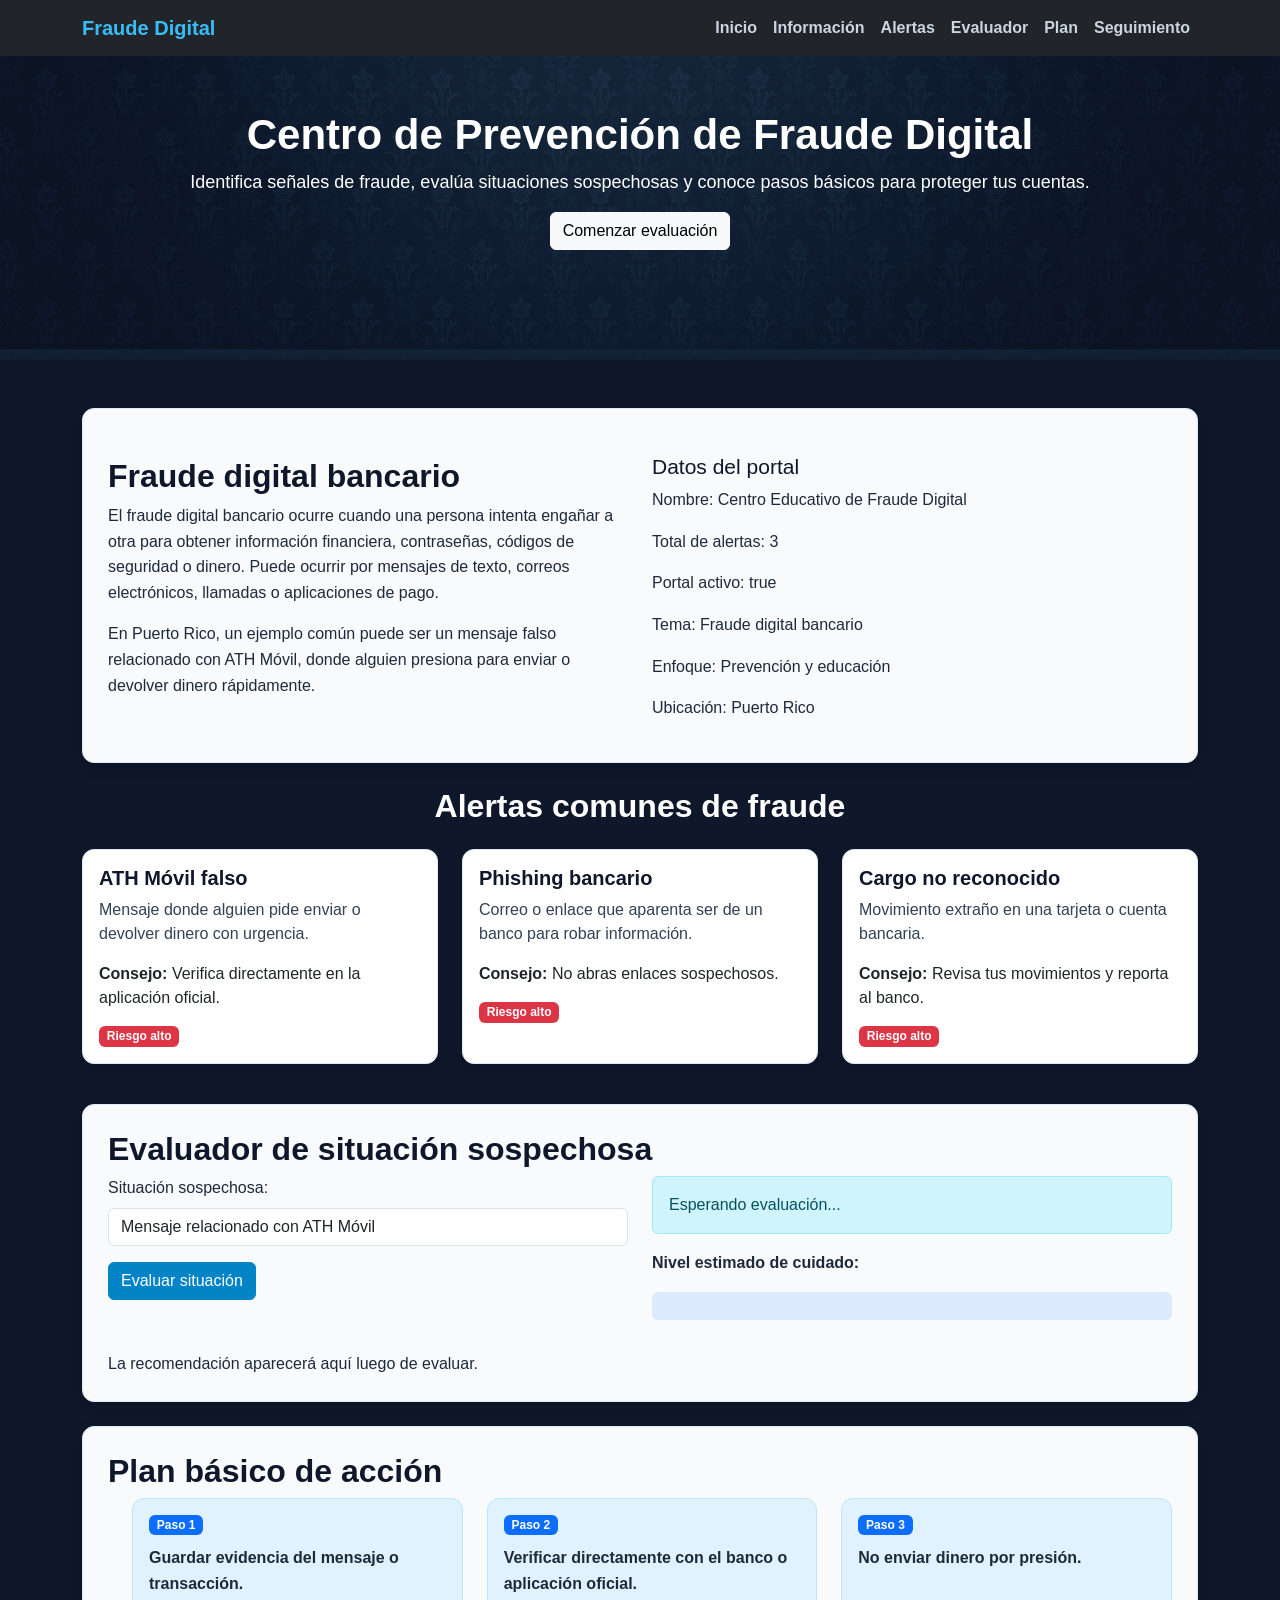
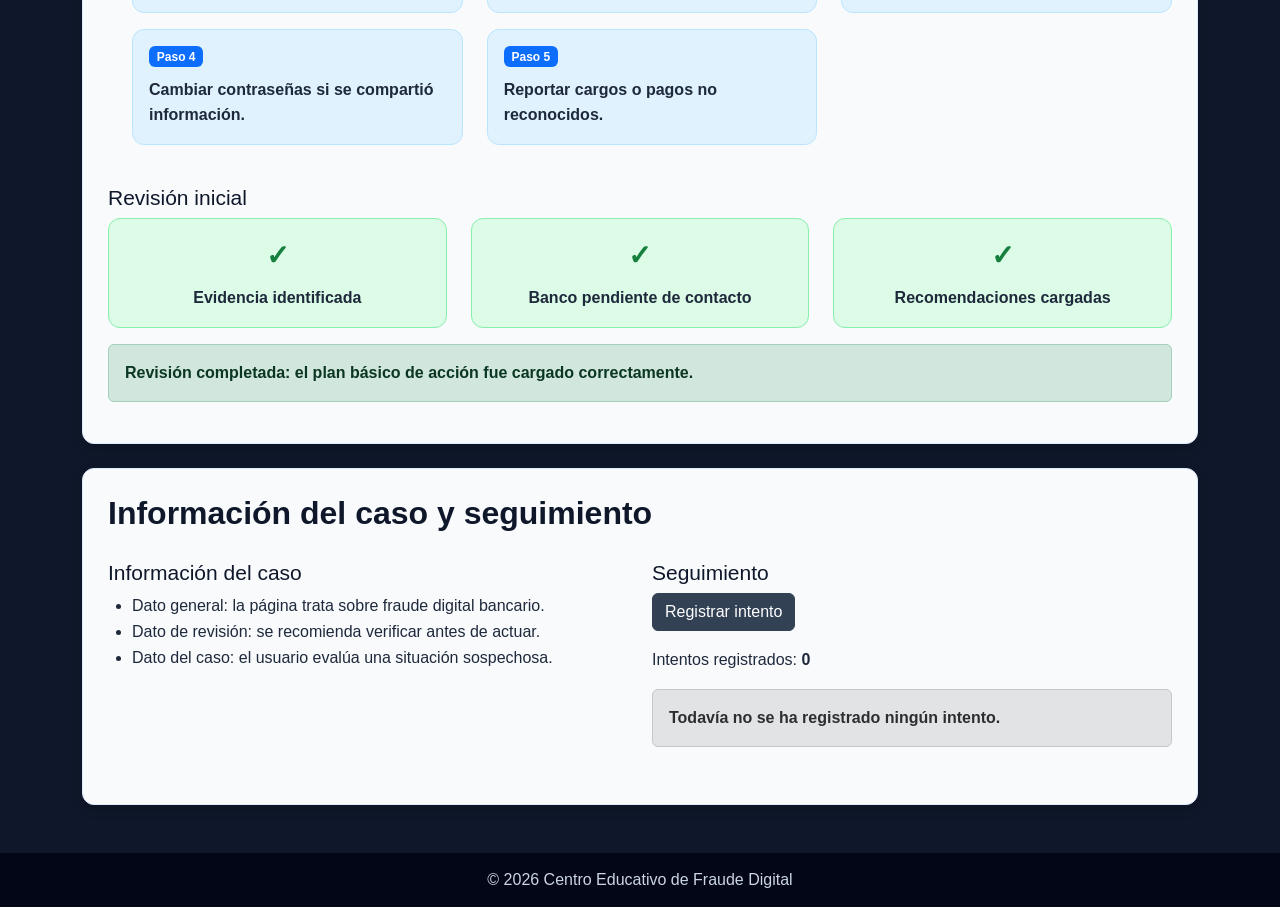
==== commit b5234ad3: "Update index.html" ====
--- a/index.html
+++ b/index.html
@@ -7,7 +7,7 @@
 
 <body>
 
-    <!-- parte 1:  -->
+    <!-- parte 1 -->
     <nav class="navbar navbar-expand-lg navbar-dark bg-dark fixed-top">
         <div class="container">
 
@@ -65,7 +65,7 @@
 
     <main class="container my-5">
 
-        <!-- parte 2: -->
+        <!-- parte 2 -->
         <section id="parte2" class="caja mb-4">
             <div class="row align-items-center">
 
@@ -93,14 +93,14 @@
             </div>
         </section>
 
-        <!-- parte 3: -->
+        <!-- parte 3 -->
         <section id="parte3" class="mb-4">
             <h2 class="titulo text-center mb-4">Alertas comunes de fraude</h2>
 
             <div class="row" id="contenedorAlertas"></div>
         </section>
 
-        <!-- parte 4:  -->
+        <!-- parte 4  -->
         <section id="parte4" class="caja mb-4">
             <h2>Evaluador de situación sospechosa</h2>
 
@@ -144,7 +144,7 @@
             </div>
         </section>
 
-        <!-- parte 5: plan de acción visual generado por javascript -->
+        <!-- parte 5 -->
         <section id="parte5" class="caja mb-4">
             <h2>Plan básico de acción</h2>
 
@@ -159,7 +159,7 @@
             </div>
         </section>
 
-        <!-- parte 6: alcance y clausura -->
+        <!-- parte 6-->
         <section id="parte6" class="caja mb-4">
             <h2>Información del caso y seguimiento</h2>
 
@@ -193,7 +193,7 @@
     </main>
 
     <footer class="footer">
-        <p>&copy; 2026 Centro de Prevención de Fraude Digital</p>
+        <p>&copy; 2026 Centro Educativo de Fraude Digital</p>
     </footer>
 
     <script src="js/script.js"></script>
